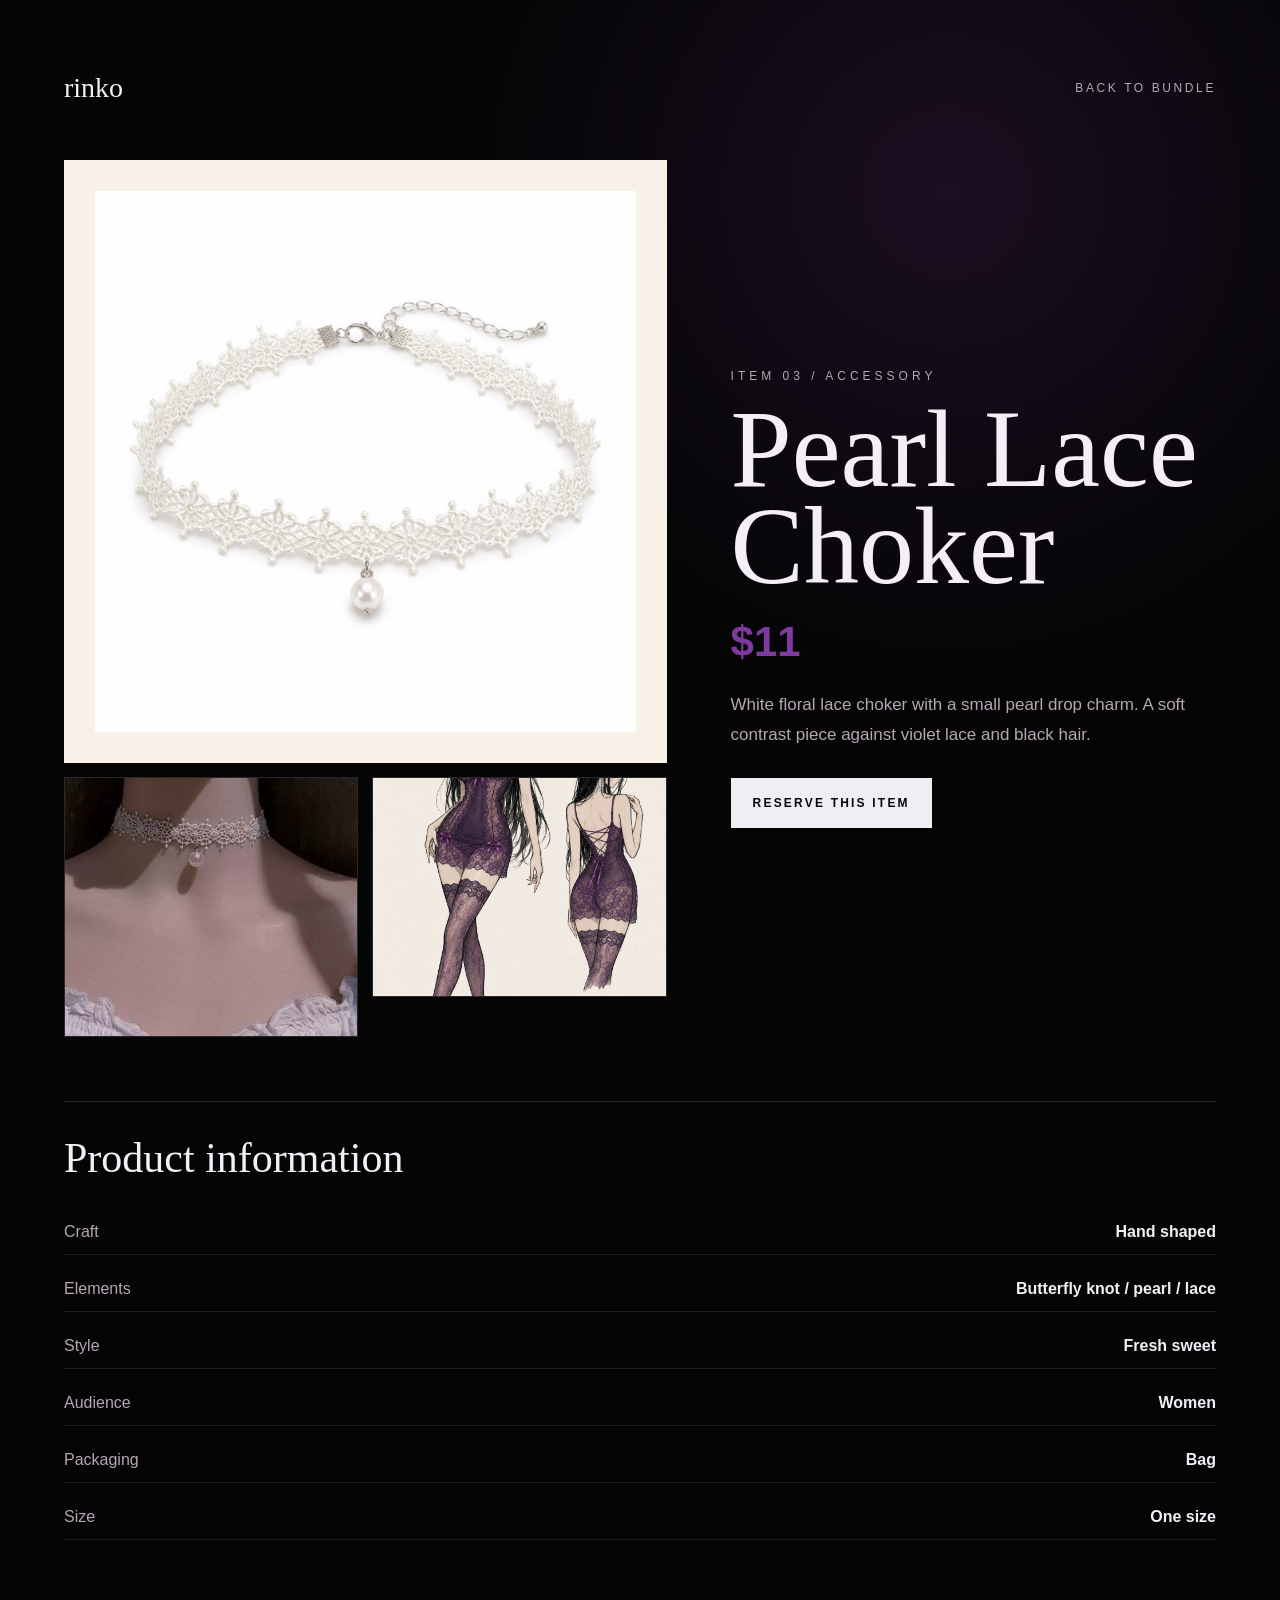
==== outputs/product-choker.html @ 2dd222d6 "Add files via upload" ====
<!doctype html>
<html lang="en">
<head>
  <meta charset="utf-8">
  <meta name="viewport" content="width=device-width, initial-scale=1">
  <title>Pearl Lace Choker | rinko</title>
  <link rel="stylesheet" href="product-style.css">
</head>
<body>
  <main class="product-page">
    <nav><a href="rinko.html#bundle">rinko</a><a href="rinko.html#bundle">Back to bundle</a></nav>
    <section class="hero-product">
      <div class="gallery">
        <img class="main-img" src="rinko-assets/flat-choker.jpg" alt="Pearl lace choker flat product image">
        <div class="thumbs">
          <img class="choker-wear" src="rinko-assets/product-choker.jpg" alt="White lace choker worn reference image">
          <img src="rinko-assets/bundle-studio.jpg" alt="B styling reference with pearl choker">
        </div>
      </div>
      <article class="info">
        <p class="eyebrow">Item 03 / accessory</p>
        <h1>Pearl Lace Choker</h1>
        <strong class="price">$11</strong>
        <p>White floral lace choker with a small pearl drop charm. A soft contrast piece against violet lace and black hair.</p>
        <a class="button" href="mailto:hello@rinko.la?subject=Pearl%20Lace%20Choker%20%2411">Reserve this item</a>
      </article>
    </section>
    <section class="specs">
      <h2>Product information</h2>
      <div><span>Craft</span><strong>Hand shaped</strong></div>
      <div><span>Elements</span><strong>Butterfly knot / pearl / lace</strong></div>
      <div><span>Style</span><strong>Fresh sweet</strong></div>
      <div><span>Audience</span><strong>Women</strong></div>
      <div><span>Packaging</span><strong>Bag</strong></div>
      <div><span>Size</span><strong>One size</strong></div>
    </section>
  </main>
</body>
</html>
---- outputs/product-style.css ----
:root {
  --black: #050506;
  --panel: #111014;
  --text: #f4eff6;
  --muted: #b4a7b3;
  --violet: #7d3a9f;
  --line: rgba(255, 255, 255, .14);
}

* {
  box-sizing: border-box;
}

body {
  margin: 0;
  background:
    radial-gradient(circle at 74% 12%, rgba(125, 58, 159, .18), transparent 28%),
    var(--black);
  color: var(--text);
  font-family: "Avenir Next", "Segoe UI", Arial, sans-serif;
}

a {
  color: inherit;
  text-decoration: none;
}

img {
  display: block;
  width: 100%;
  height: auto;
}

.product-page {
  min-height: 100vh;
  padding: clamp(18px, 5vw, 68px);
}

nav {
  height: 48px;
  display: flex;
  justify-content: space-between;
  align-items: center;
  color: var(--muted);
  text-transform: uppercase;
  letter-spacing: 2.6px;
  font-size: 12px;
}

nav a:first-child {
  color: var(--text);
  font-family: Georgia, "Times New Roman", serif;
  font-size: 28px;
  text-transform: none;
  letter-spacing: 0;
}

.hero-product {
  width: min(100%, 1180px);
  margin: 48px auto 0;
  display: grid;
  grid-template-columns: minmax(320px, .72fr) minmax(300px, .58fr);
  gap: clamp(26px, 5vw, 72px);
  align-items: center;
}

.gallery {
  display: grid;
  gap: 14px;
}

.main-img {
  min-height: 540px;
  object-fit: contain;
  background: #f7f1e8;
  border: 1px solid var(--line);
  padding: clamp(12px, 3vw, 30px);
}

.thumbs {
  display: grid;
  grid-template-columns: repeat(2, 1fr);
  gap: 14px;
}

.thumbs img {
  height: 220px;
  object-fit: cover;
  border: 1px solid var(--line);
}

.thumbs img.choker-wear {
  height: 260px;
  object-position: center 22%;
}

.eyebrow {
  margin: 0 0 18px;
  color: var(--muted);
  font-size: 12px;
  letter-spacing: 4px;
  text-transform: uppercase;
}

h1 {
  margin: 0;
  font-family: Georgia, "Times New Roman", serif;
  font-size: clamp(58px, 9vw, 110px);
  font-weight: 500;
  line-height: .88;
}

.price {
  display: block;
  margin: 24px 0;
  color: var(--violet);
  font-size: 42px;
}

.info p:not(.eyebrow) {
  max-width: 520px;
  margin: 0 0 28px;
  color: var(--muted);
  font-size: 17px;
  line-height: 1.75;
}

.button {
  min-height: 50px;
  display: inline-flex;
  align-items: center;
  justify-content: center;
  padding: 0 22px;
  background: #f1edf4;
  color: #08070a;
  font-size: 12px;
  font-weight: 700;
  letter-spacing: 2.2px;
  text-transform: uppercase;
}

.specs {
  width: min(100%, 1180px);
  margin: 64px auto 0;
  padding-top: 32px;
  border-top: 1px solid var(--line);
  display: grid;
  gap: 12px;
}

.specs h2 {
  margin: 0 0 16px;
  font-family: Georgia, "Times New Roman", serif;
  font-size: 42px;
  font-weight: 500;
}

.specs div {
  display: flex;
  justify-content: space-between;
  gap: 20px;
  padding: 13px 0;
  border-bottom: 1px solid rgba(255,255,255,.1);
}

.specs span {
  color: var(--muted);
}

@media (max-width: 860px) {
  .hero-product {
    grid-template-columns: 1fr;
  }

  .main-img {
    min-height: 420px;
  }
}
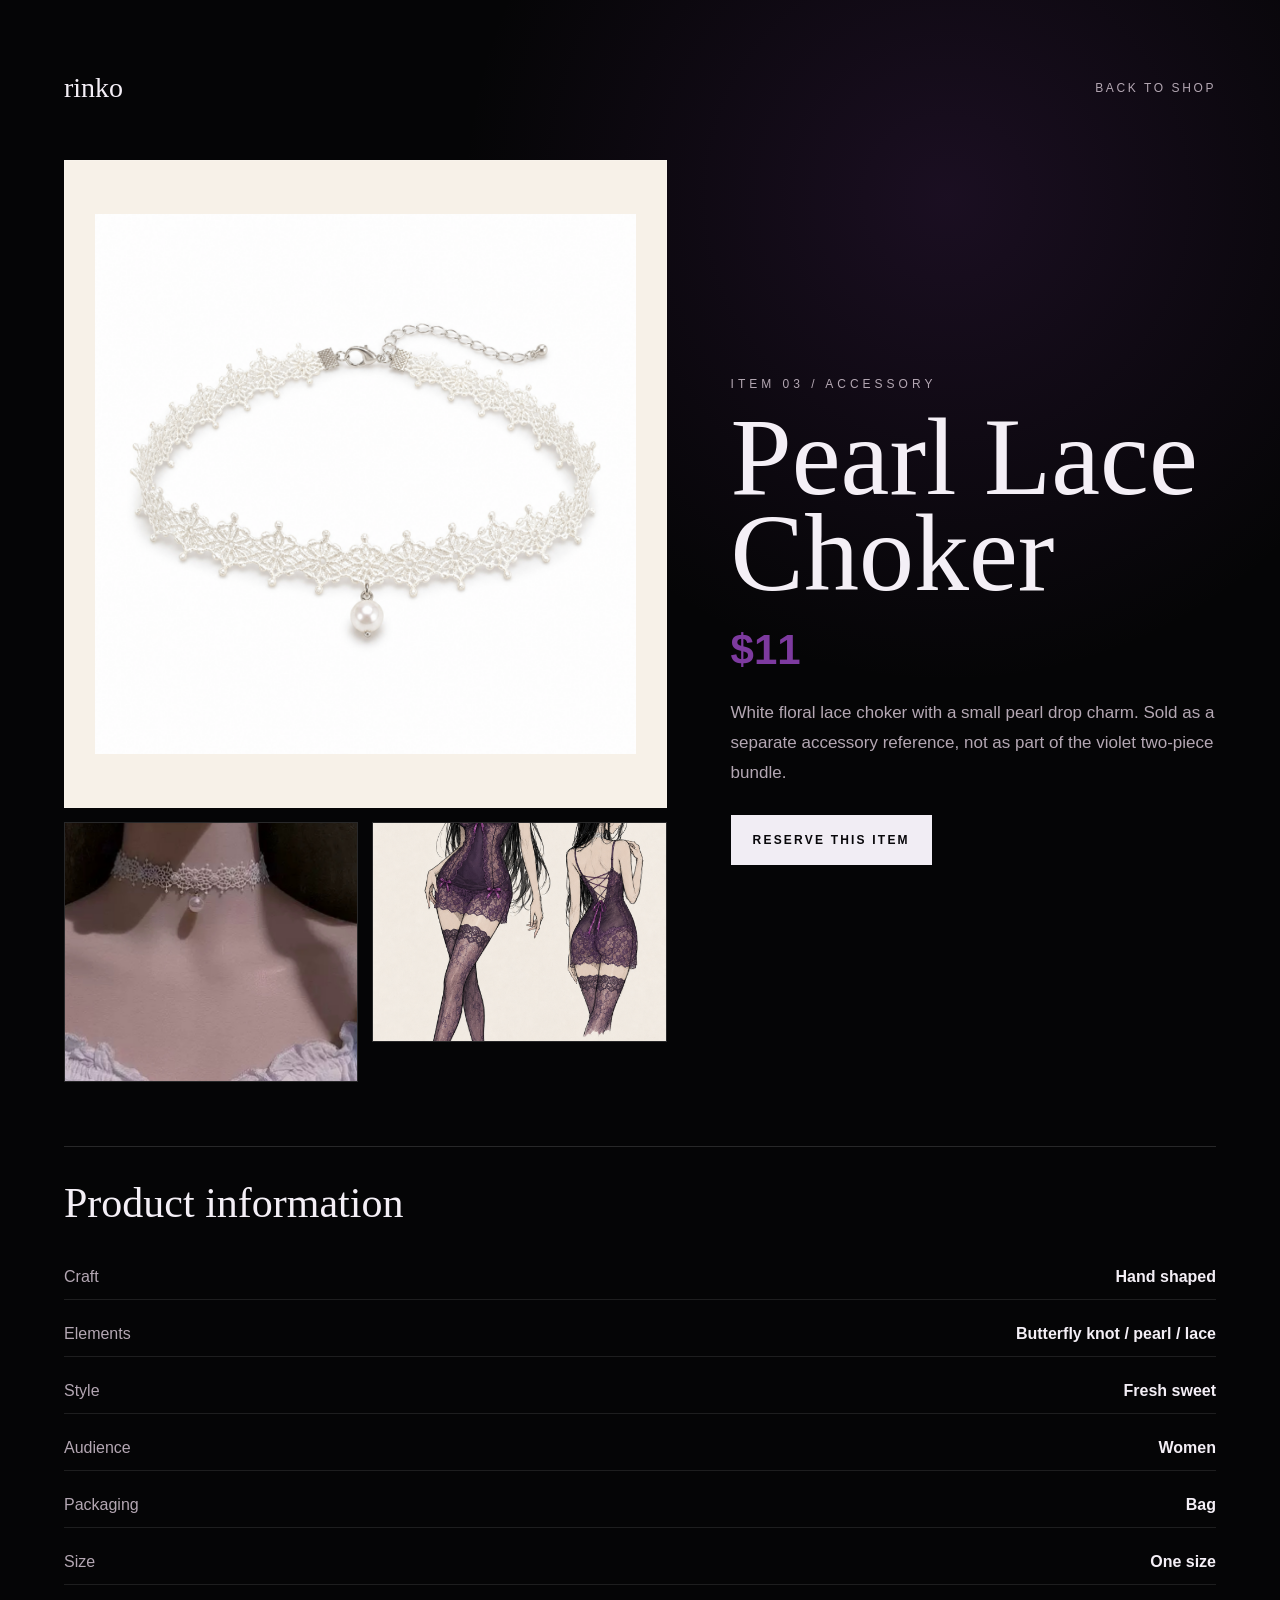
==== commit 25d7a420: "Add rinko static site" ====
--- a/outputs/product-choker.html
+++ b/outputs/product-choker.html
@@ -8,20 +8,20 @@
 </head>
 <body>
   <main class="product-page">
-    <nav><a href="rinko.html#bundle">rinko</a><a href="rinko.html#bundle">Back to bundle</a></nav>
+    <nav><a href="rinko.html#shop">rinko</a><a href="rinko.html#shop">Back to shop</a></nav>
     <section class="hero-product">
       <div class="gallery">
-        <img class="main-img" src="rinko-assets/flat-choker.jpg" alt="Pearl lace choker flat product image">
+        <img class="main-img" src="rinko-assets/flat-choker.png" alt="Pearl lace choker flat product image">
         <div class="thumbs">
           <img class="choker-wear" src="rinko-assets/product-choker.jpg" alt="White lace choker worn reference image">
-          <img src="rinko-assets/bundle-studio.jpg" alt="B styling reference with pearl choker">
+          <img src="rinko-assets/bundle-studio.png" alt="Accessory styling reference with pearl choker">
         </div>
       </div>
       <article class="info">
         <p class="eyebrow">Item 03 / accessory</p>
         <h1>Pearl Lace Choker</h1>
         <strong class="price">$11</strong>
-        <p>White floral lace choker with a small pearl drop charm. A soft contrast piece against violet lace and black hair.</p>
+        <p>White floral lace choker with a small pearl drop charm. Sold as a separate accessory reference, not as part of the violet two-piece bundle.</p>
         <a class="button" href="mailto:hello@rinko.la?subject=Pearl%20Lace%20Choker%20%2411">Reserve this item</a>
       </article>
     </section>
--- a/outputs/product-style.css
+++ b/outputs/product-style.css
@@ -29,6 +29,12 @@
   display: block;
   width: 100%;
   height: auto;
+}
+
+.fit-contain {
+  object-fit: contain !important;
+  background: #f7f1e8;
+  padding: 10px;
 }
 
 .product-page {
@@ -70,6 +76,7 @@
 }
 
 .main-img {
+  height: min(72vh, 720px);
   min-height: 540px;
   object-fit: contain;
   background: #f7f1e8;
